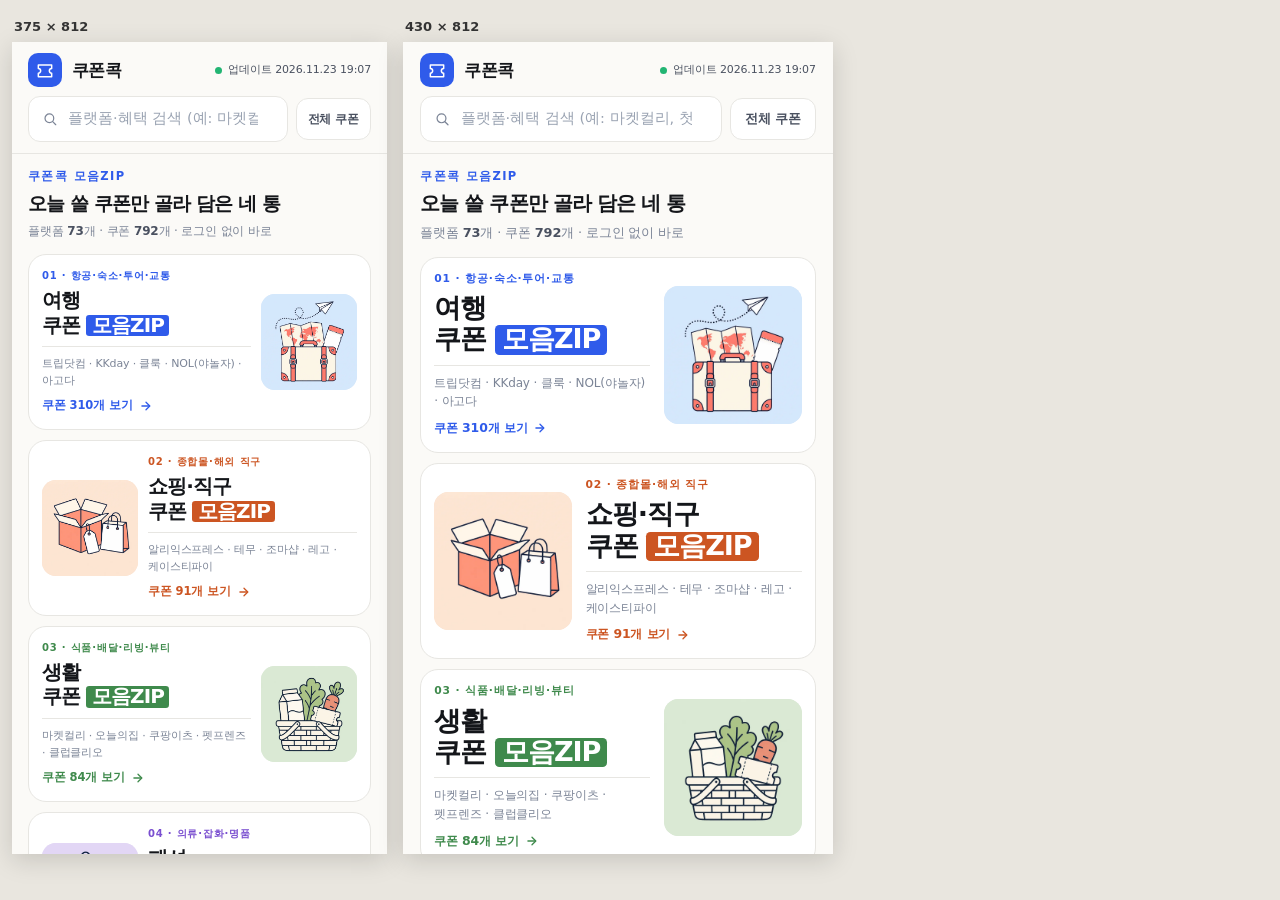
==== _mobile-check.html @ e9111486 "style: 데스크톱 모음ZIP 카드 타이포그래피 확대, 모바일 점검용 임시 페이지" ====
<!DOCTYPE html>
<html lang="ko"><head><meta charset="utf-8"><title>쿠폰콕 화면 점검</title>
<style>
  body{margin:0;background:#e9e6df;font:13px/1.4 system-ui,sans-serif;display:flex;gap:16px;padding:12px;align-items:flex-start}
  .phone{background:#fff;box-shadow:0 6px 24px rgba(0,0,0,.15)}
  figure{margin:0}
  figcaption{font-weight:700;color:#333;padding:6px 2px}
  iframe{border:0;display:block}
</style></head>
<body>
  <figure><figcaption>375 × 812</figcaption><iframe class="phone" src="./index.html" width="375" height="812"></iframe></figure>
  <figure><figcaption>430 × 812</figcaption><iframe class="phone" src="./index.html" width="430" height="812"></iframe></figure>
</body></html>
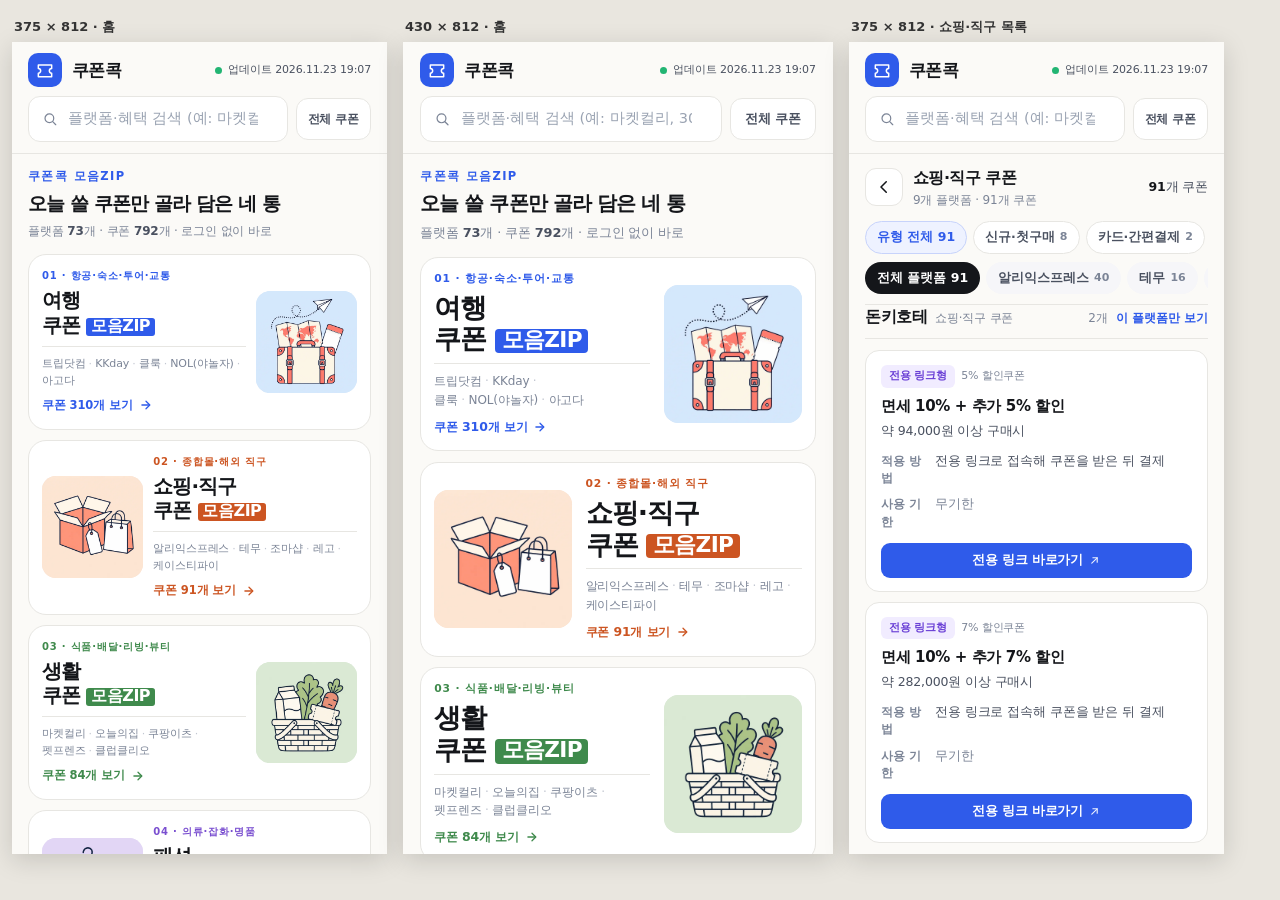
==== commit 888d75a4: "chore: 화면 점검 페이지 캐시 회피" ====
--- a/_mobile-check.html
+++ b/_mobile-check.html
@@ -1,13 +1,14 @@
 <!DOCTYPE html>
 <html lang="ko"><head><meta charset="utf-8"><title>쿠폰콕 화면 점검</title>
 <style>
-  body{margin:0;background:#e9e6df;font:13px/1.4 system-ui,sans-serif;display:flex;gap:16px;padding:12px;align-items:flex-start}
+  body{margin:0;background:#e9e6df;font:13px/1.4 system-ui,sans-serif;display:flex;flex-wrap:wrap;gap:16px;padding:12px;align-items:flex-start}
   .phone{background:#fff;box-shadow:0 6px 24px rgba(0,0,0,.15)}
   figure{margin:0}
   figcaption{font-weight:700;color:#333;padding:6px 2px}
   iframe{border:0;display:block}
 </style></head>
 <body>
-  <figure><figcaption>375 × 812</figcaption><iframe class="phone" src="./index.html" width="375" height="812"></iframe></figure>
-  <figure><figcaption>430 × 812</figcaption><iframe class="phone" src="./index.html" width="430" height="812"></iframe></figure>
+  <figure><figcaption>375 × 812 · 홈</figcaption><iframe class="phone" src="./index.html?v=chk3" width="375" height="812"></iframe></figure>
+  <figure><figcaption>430 × 812 · 홈</figcaption><iframe class="phone" src="./index.html?v=chk3" width="430" height="812"></iframe></figure>
+  <figure><figcaption>375 × 812 · 쇼핑·직구 목록</figcaption><iframe class="phone" src="./index.html?v=chk3#/zip/deal" width="375" height="812"></iframe></figure>
 </body></html>
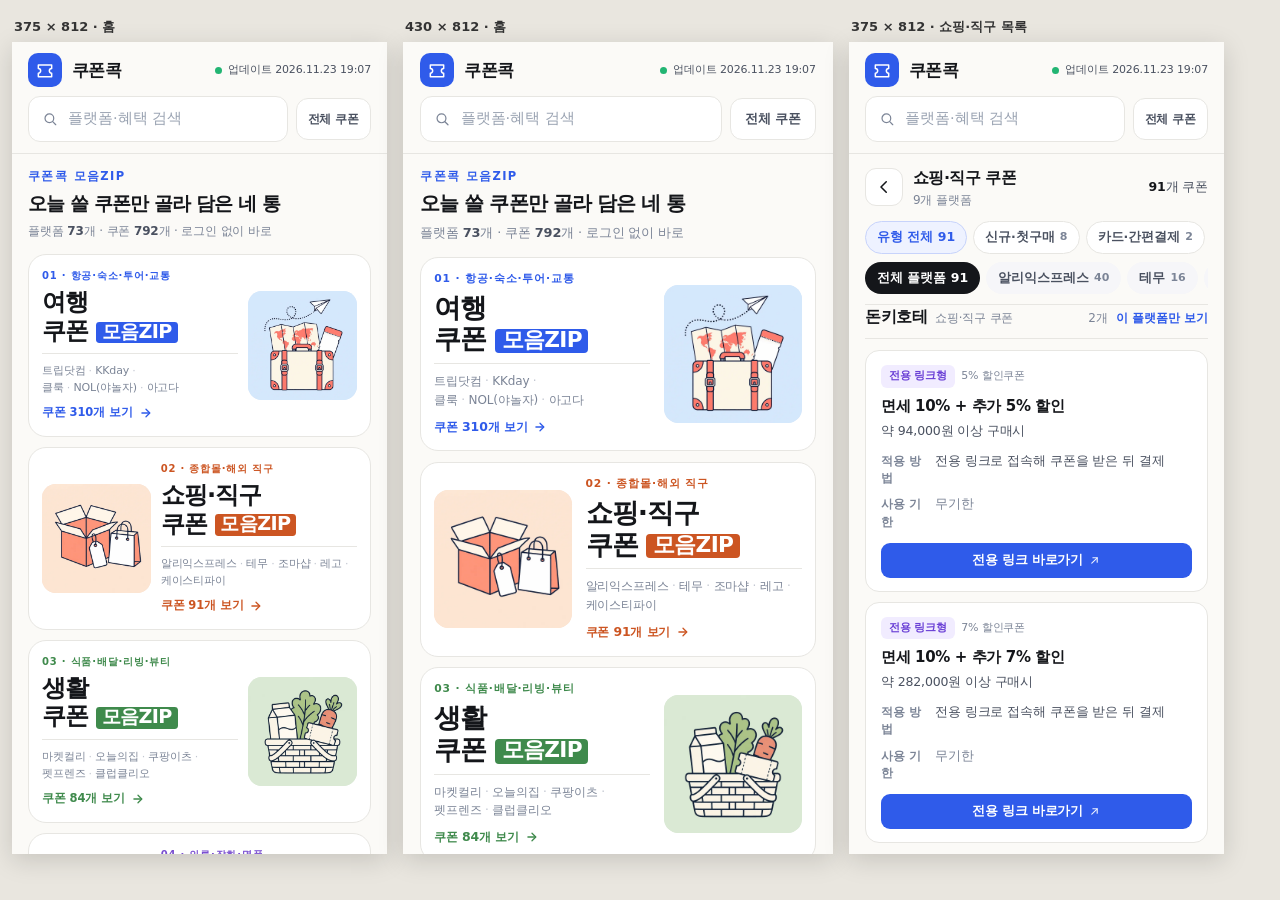
==== commit 241e71e9: "chore: 점검 페이지가 항상 최신 문서를 불러오게 수정" ====
--- a/_mobile-check.html
+++ b/_mobile-check.html
@@ -8,7 +8,15 @@
   iframe{border:0;display:block}
 </style></head>
 <body>
-  <figure><figcaption>375 × 812 · 홈</figcaption><iframe class="phone" src="./index.html?v=chk3" width="375" height="812"></iframe></figure>
-  <figure><figcaption>430 × 812 · 홈</figcaption><iframe class="phone" src="./index.html?v=chk3" width="430" height="812"></iframe></figure>
-  <figure><figcaption>375 × 812 · 쇼핑·직구 목록</figcaption><iframe class="phone" src="./index.html?v=chk3#/zip/deal" width="375" height="812"></iframe></figure>
+  <figure><figcaption>375 × 812 · 홈</figcaption><iframe class="phone" data-w="375" data-h="812" data-view=""></iframe></figure>
+  <figure><figcaption>430 × 812 · 홈</figcaption><iframe class="phone" data-w="430" data-h="812" data-view=""></iframe></figure>
+  <figure><figcaption>375 × 812 · 쇼핑·직구 목록</figcaption><iframe class="phone" data-w="375" data-h="812" data-view="#/zip/deal"></iframe></figure>
+<script>
+  document.querySelectorAll('iframe[data-w]').forEach((f) => {
+    const v = Date.now().toString(36) + Math.random().toString(36).slice(2, 6);
+    f.width = f.dataset.w;
+    f.height = f.dataset.h;
+    f.src = './index.html?v=' + v + (f.dataset.view || '');
+  });
+</script>
 </body></html>
